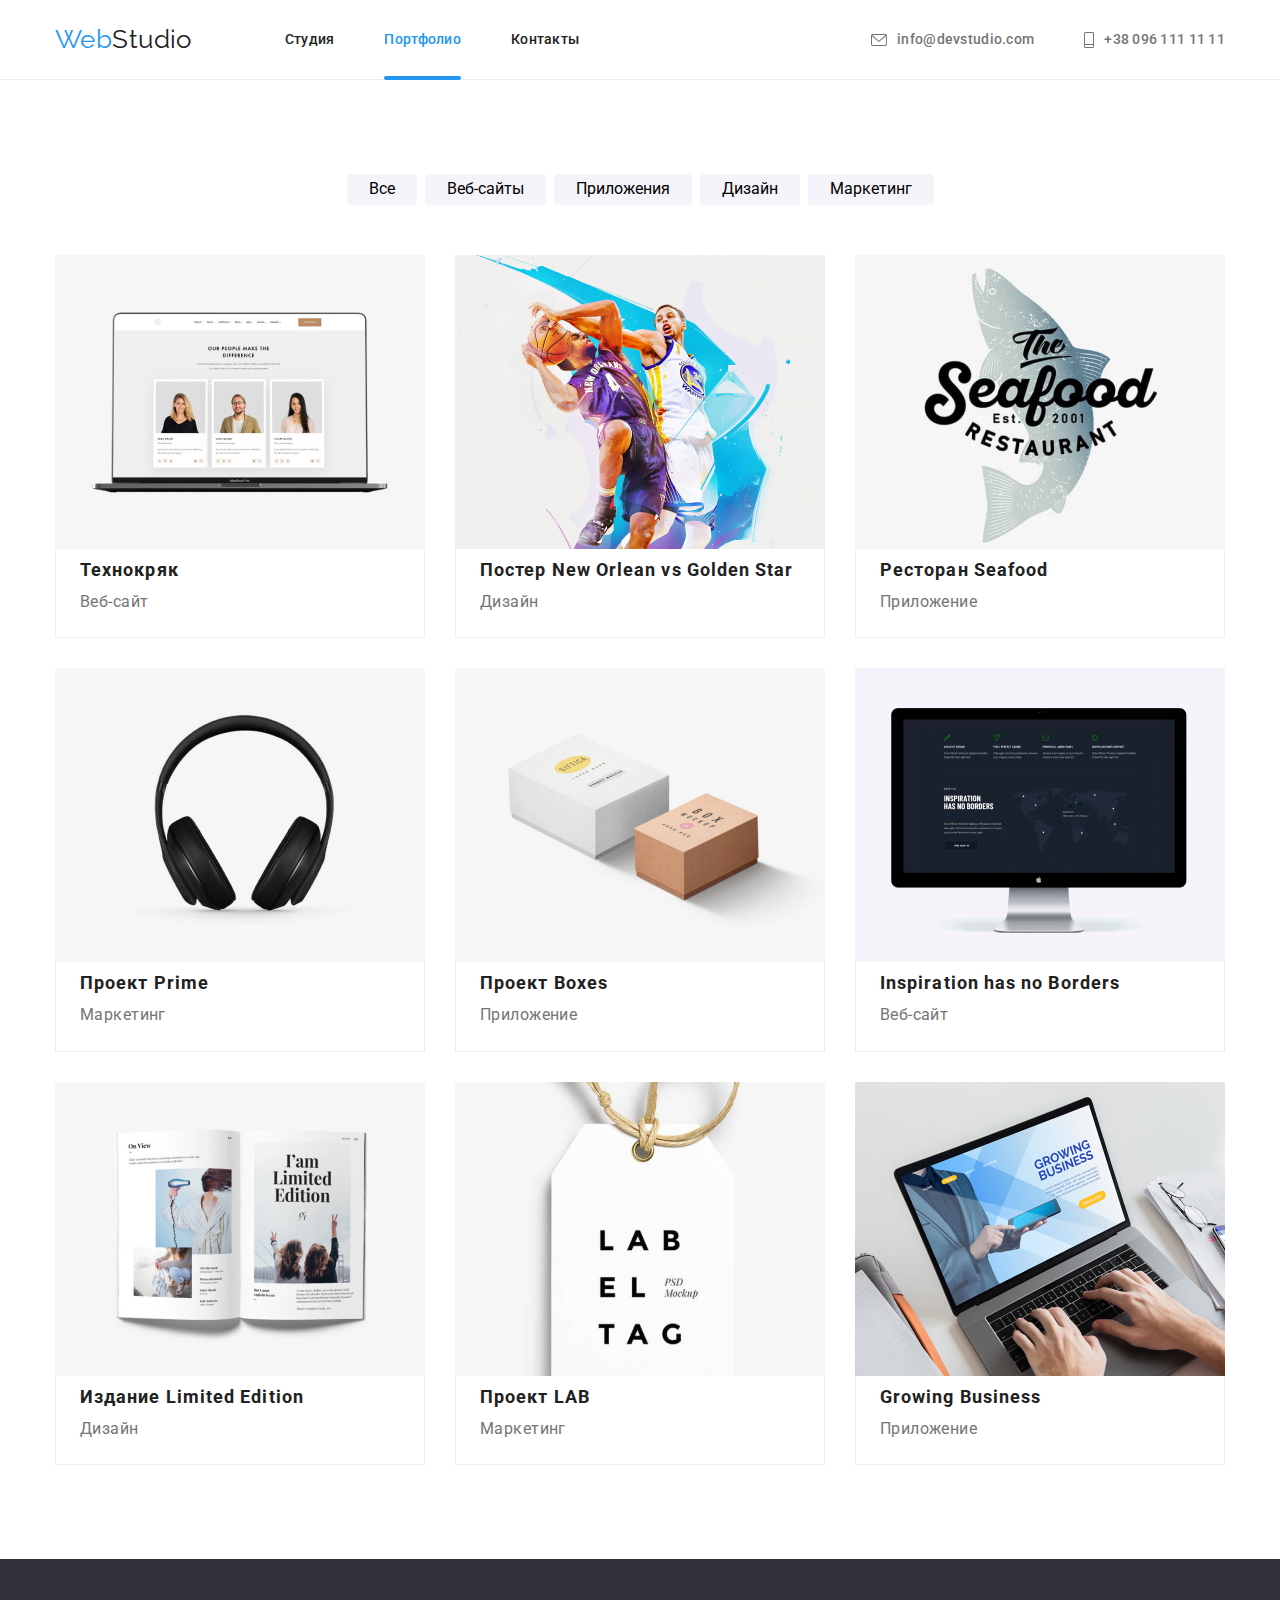
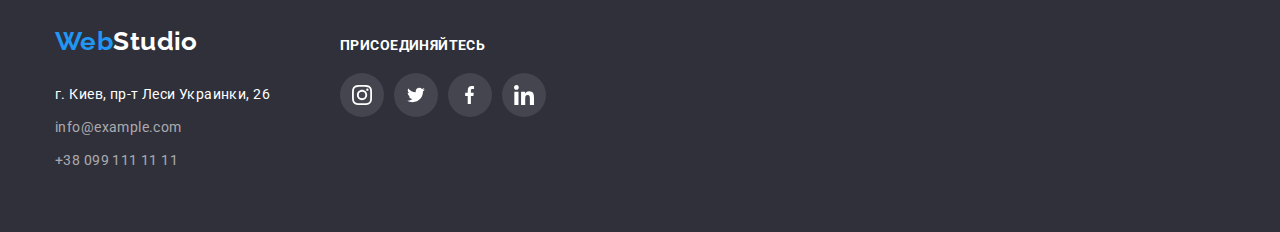
==== portfolio.html @ dcca598a "end" ====
<!DOCTYPE html>
<html lang="ru">

<head>
    <meta charset="UTF-8">
    <meta http-equiv="X-UA-Compatible" content="IE=edge">
    <meta name="viewport" content="width=device-width, initial-scale=1.0">
    <title>Document</title>
        <link rel="stylesheet" href="https://cdnjs.cloudflare.com/ajax/libs/modern-normalize/1.1.0/modern-normalize.min.css">

    <link rel="stylesheet" href="./css/style.css">
    <link
        href="https://fonts.googleapis.com/css2?family=Raleway:wght@700&family=Roboto:wght@400;500;700;900&display=swap"
        rel="stylesheet">
</head>

<body>
    <header class="header-outline">
        <div class="container page-nav">
            <nav class="nav-all">
                <a href="./" class="logo"><span class="logo-span">Web</span>Studio</a>
                <ul class="nav list">
                    <li><a href="./index.html" class="link">Студия</a></li>
                    <li class="nav-studio"><a href="./portfolio.html" class="link current">Портфолио</a></li>
                    <li><a href="" class="link">Контакты</a></li>
                </ul>
            </nav>
            <ul class="nav-auth list">
    
                <li class="item flex">
    
                    <!-- <svg class="icon-mail" > 
                        <use href="./images/icons.svg#icon-mail" class="link"></use>
                    </svg> -->
                    <a href="mailto:info@devstudio.com" class="link">
                        <svg class="icon-mail">
                            <use href="./images/icons.svg#icon-mail"></use>
                        </svg>info@devstudio.com</a>
    
                </li>
                <li class="item flex">
                    <!-- <svg class="icon-tel">
                    <use href="images/icons.svg#icon-tel"></use>
                    </svg> -->
                    <a href="tel:+380961111111" class="link">
                        <svg class="icon-tel">
                            <use href="images/icons.svg#icon-tel"></use>
                        </svg>
                        +38 096 111 11 11</a>
                </li>
            </ul>
        </div>
    
    </header>
    <main>
        <section class="section">
        <div class="container">
        <h3 class="prj-h-title" hidden>Project</h3>
        
            
        <ul class="btn list">
            <li class="item"><button type="button" class="btn-prj">Все</button></li>
            <li class="item"><button type="button" class="btn-prj">Веб-сайты</button></li>
            <li class="item"><button type="button" class="btn-prj">Приложения</button></li>
            <li class="item"><button type="button" class="btn-prj">Дизайн</button></li>
            <li class="item"><button type="button" class="btn-prj">Маркетинг</button></li>
        </ul>
       
        <ul class="prj list">
            <li class="item"><a href="" class="link">
                <div class="portfolio-thumb">
                <img src="./images/img-techo.jpg" alt="Веб сайт" width="370">
                <div class="card"><p>Технокряк это современная площадка распространения коронавируса. Компании используют эту платформу для цифрового
                шпионажа и атак на защищённые сервера конкурентов.</p></div>
                </div>
               <div class="div-hp">
                <h3 class="prj-h-title">Технокряк</h3>
                <p>Веб-сайт</p>
                </div>
              
                </a>
            </li>
            <li class="item"><a href="">
                <div class="portfolio-thumb">
                    <img src="./images/img-new-orlean.jpg" alt="Дизайн сайта" width="370">
                    <div class="card"><p>Технокряк это современная площадка распространения коронавируса. Компании используют эту платформу для цифрового
                    шпионажа и атак на защищённые сервера конкурентов.</p></div>
                </div>
              
                <div class="div-hp">
                <h3 class="prj-h-title">Постер New Orlean vs Golden Star</h3>
                <p>Дизайн</p>
                </div>
                </a>
            </li>
            <li class="item"><a href="">
                <div class="portfolio-thumb">
                    <img src="./images/img-seafood.jpg" alt="Приложения для ресторана" width="370">
                    <div class="card">
                        <p>Технокряк это современная площадка распространения коронавируса. Компании используют эту платформу для цифрового
                        шпионажа и атак на защищённые сервера конкурентов.</p>
                    </div>
                </div>
                
                <div class="div-hp">  
                <h3 class="prj-h-title">Ресторан Seafood</h3>
                <p>Приложение</p>
                </div>
                </a>
            </li>
            <li class="item"><a href="">
                <div class="portfolio-thumb">
                    <img src="./images/img-prime.jpg" alt="Проект маркетинг" width="370">
                    <div class="card">
                        <p>Технокряк это современная площадка распространения коронавируса. Компании используют эту платформу для цифрового
                        шпионажа и атак на защищённые сервера конкурентов.</p>
                    </div>
                </div>
                
                
                <div class="div-hp">
                <h3 class="prj-h-title">Проект Prime</h3>
                <p>Маркетинг</p>
                </div>
                </a>
            </li>
            <li class="item"><a href="">
                <div class="portfolio-thumb">
                    <img src="./images/img-boxes.jpg" alt="Приложения" width="370">
                    <div class="card">
                        <p>Технокряк это современная площадка распространения коронавируса. Компании используют эту платформу для цифрового
                        шпионажа и атак на защищённые сервера конкурентов.</p>
                    </div>
                </div>
                
                <div class="div-hp">
                <h3 class="prj-h-title">Проект Boxes</h3>
                <p>Приложение</p>
                </div>
                </a>
            </li>
            <li class="item"><a href="">
                <div class="portfolio-thumb">
                    <img src="./images/img-inspiration.jpg" alt="Веб сайт" width="370">
                    <div class="card">
                        <p>Технокряк это современная площадка распространения коронавируса. Компании используют эту платформу для цифрового
                        шпионажа и атак на защищённые сервера конкурентов.</p>
                    </div>
                </div>
                
                <div class="div-hp">
                <h3 class="prj-h-title">Inspiration has no Borders</h3>
                <p>Веб-сайт</p>
                </div>
                </a>
            </li>
            <li class="item"><a href="">
                <div class="portfolio-thumb">
                    <img src="./images/img-limited.jpg" alt="Дизайн издания" width="370">
                    <div class="card">
                        <p> Технокряк это современная площадка распространения коронавируса. Компании используют эту платформу для цифрового
                        шпионажа и атак на защищённые сервера конкурентов.</p>
                    </div>
                </div>
                
                <div class="div-hp">
                <h3 class="prj-h-title">Издание Limited Edition</h3>
                <p>Дизайн</p>
                </div>
                </a>
            </li>
            <li class="item"><a href="">
                <div class="portfolio-thumb">
                    <img src="./images/img-lab.jpg" alt="Проект маркетинг" width="370">
                    <div class="card">
                        <p>Технокряк это современная площадка распространения коронавируса. Компании используют эту платформу для цифрового
                        шпионажа и атак на защищённые сервера конкурентов.</p>
                    </div>
                </div>
                
                <div class="div-hp">
                <h3 class="prj-h-title">Проект LAB</h3>
                <p>Маркетинг</p>
                </div>
                </a>
            </li>
            <li class="item"><a href="">
                <div class="portfolio-thumb">
                    <img src="./images/img-growing.jpg" alt="Приложение" width="370">
                    <div class="card">
                        <p>Технокряк это современная площадка распространения коронавируса. Компании используют эту платформу для цифрового
                        шпионажа и атак на защищённые сервера конкурентов.</p>
                    </div>
                </div>
                
                <div class="div-hp">
                <h3 class="prj-h-title">Growing Business</h3>
                <p>Приложение</p>
                </div>
                </a>
            </li>
        </ul>
        </div>
        </section>

    </main>
   
    <footer class="footer">
        <div class="container cfooter">
            <div class="footer-link">
                <a href="./" class="logo-footer"><span class="logo-span">Web</span>Studio</a>
                <address>
                    <ul class="footer-ul list">
                        <li><a href="https://goo.gl/maps/Bfg26Rv25KaWE5JLA" class="footer-address ">г. Киев, пр-т Леси
                                Украинки, 26</a></li>
                        <li><a href="mailto:info@example.com" class="footer-email">info@example.com</a></li>
                        <li><a href="tel:+380991111111" class="footer-tel">+38 099 111 11 11</a></li>
                    </ul>
                </address>
            </div>
            <div class="icon-footer">
                <p class="footer-icon-title">присоединяйтесь</p>
    
                <ul class="action list">
                    <li class="action-li"><button class="icon-button icon-grey">
                            <svg class="icon-team-inst" width="20px" height="20">
                                <use href="./images/icons.svg#icon-inst"></use>
                            </svg>
                        </button></li>
                    <li class="action-li"><button class="icon-button icon-grey">
                            <svg class="icon-team-twit" width="20" height="16">
                                <use href="./images/icons.svg#icon-twit"></use>
                            </svg>
                        </button></li>
                    <li class="action-li"><button class="icon-button icon-grey">
                            <svg class="icon-team-fb" width="10" height="20">
                                <use href="./images/icons.svg#icon-fb"></use>
                            </svg>
                        </button></li>
                    <li class="action-li"><button class="icon-button icon-grey">
                            <svg class="icon-team-in" width="20" height="20">
                                <use href="./images/icons.svg#icon-linkedin"></use>
                            </svg>
                        </button></li>
                </ul>
    
            </div>
        </div>
    
    
    
    </footer>
    
    </body>
    
    </html>
---- css/style.css ----
:root {
  transition: transform 250ms cubic-bezier(0.4, 0, 0.2, 1),
    opacity 250ms cubic-bezier(0.4, 0, 0.2, 1);
  --main-text-color: #212121;
  --second--text-color: #757575;
  --main-bcg-color: #ffffff;
  --main-herofooter-color: #2f303a;
  --secondary-bcg-color: #f5f4fa;
  --acent-color: #2196f3;
  --white-color: #ffffff;
  --btn-bcg-color: #f5f4fa;
  --brd-color: #ececec;
  --icon-bck: #afb1b8;
}

body {
  color: var(--main-text-color);
  font-family: roboto, sans-serif;
  background-color: var(--white-color);
  font-size: 14px;
  letter-spacing: 0.03em;
}
h1,
h2,
h3 {
  margin: 0;
}
img {
  display: block;
  max-width: 100%;
}

/* Backdrop and modal */

.backdrop {
  outline: 1px solid green;
  position: fixed;
  top: 0;
  left: 0;

  background-color: rgba(0, 0, 0, 0.2);

  height: 100%;
  width: 100%;
}

.backdrop.is-hidden {
  opacity: 0;
  pointer-events: none;
  visibility: hidden;
}

.backdrop.is-hidden .modal {
  position: absolute;
  top: 50%;
  left: 50%;
  transform: translate(-50%, -50%) scale(0.5);
}

.modal {
  position: absolute;
  top: 50%;
  left: 50%;
  transform: translate(-50%, -50%) scale(1);
  height: 581px;
  width: 528px;

  background-color: var(--white-color);
  box-shadow: 0px 1px 3px rgba(0, 0, 0, 0.12), 0px 1px 1px rgba(0, 0, 0, 0.14),
    0px 2px 1px rgba(0, 0, 0, 0.2);
  border-radius: 4px;

  transition: transform 250ms linear;
  padding-top: 40px;
  padding-bottom: 40px;
}

.modal-btn {
  position: absolute;
  top: 0;
  right: 0;
  transform: translate(-8px, 8px);

  display: flex;
  justify-content: center;
  align-items: center;
  width: 30px;
  height: 30px;
  border-radius: 50%;
  background: var(--white-color);
  border: 1px solid rgba(0, 0, 0, 0.1);
}

.modal-btn:hover,
.modal-btn:focus {
  fill: var(--acent-color);
}

/* Modal form */

.form-modal {
  width: 448px;
  margin-right: auto;
  margin-left: auto;
}

.form-modal-p {
  margin: 0;
  /* outline: 1px solid red; */
  text-align: center;

  font-weight: 700;
  font-size: 20px;
  line-height: 1.1;
  letter-spacing: 0.03em;
  margin-bottom: 12px;
}

.lable-modal {
  /* outline: 1px solid green; */

  display: flex;
  flex-direction: column;

  width: 100%;

  font-size: 12px;
  line-height: 1.1;

  letter-spacing: 0.01em;

  color: var(--second--text-color);

  transition: fill 250ms cubic-bezier(0.4, 0, 0.2, 1);
}

.input-modal {
  /* outline: 1px solid red; */
  width: 100%;
  display: block;
  height: 40px;
  border: 1px solid rgba(33, 33, 33, 0.2);
  border-radius: 4px;
  padding-left: 41px;
  transition: border-color 250ms cubic-bezier(0.4, 0, 0.2, 1);
}

.modal-position-form {
  position: relative;
  margin-top: 4px;

  /* outline: 1px solid red; */
}

.icon-modal {
  /* outline: 1px solid green; */
  position: absolute;
  top: 50%;
  left: 15px;
  transform: translateY(-50%);
}

.lable-modal + .lable-modal {
  margin-top: 10px;
}

.modal-textarea {
  width: 448px;
  height: 120px;
  resize: none;
  border: 1px solid rgba(33, 33, 33, 0.2);
  border-radius: 4px;
  padding: 12px 16px;
}
.check-lable {
  display: flex;
  align-items: center;
  margin-top: 20px;
}

.check {
  appearance: none;
  position: absolute;
}
.check-icon {
  display: inline-block;
  width: 16px;
  height: 15px;
  border-radius: 4px;
  border: 2px solid #2a2a2a;
  margin-right: 8px;
}

.check:checked + .check-icon {
  border-color: var(--acent-color);
  background-color: var(--acent-color);
  background-image: url(../images/checkbox.svg);
  background-size: contain;
  /* background-origin: border-box; */

  background-repeat: no-repeat;
  background-position: center;
}

.accept {
  margin-left: 7px;
  color: var(--acent-color);
}

.input-modal:focus + .icon-modal {
  fill: var(--acent-color);
}

.input-modal:focus {
  outline: none;
  border-color: var(--acent-color);
}

.btn-submit {
  display: block;
  height: 50px;
  width: 200px;
  border: none;
  padding-top: 10px;
  padding-bottom: 10px;
  margin-left: auto;
  margin-right: auto;

  margin-bottom: 40px;
  margin-top: 30px;
  box-shadow: 0px 4px 4px rgba(0, 0, 0, 0.15);
  border-radius: 4px;
  background-color: var(--acent-color);

  font-weight: bold;
  font-size: 16px;
  line-height: 1.9;

  text-align: center;
  letter-spacing: 0.06em;

  color: var(--white-color);
}

.modal-textarea:focus {
  outline: none;
  border-color: var(--acent-color);
}
.header-outline {
  /* outline: solid 1px tomato; */
  border-bottom: solid 1px var(--brd-color);
}
.container {
  /* outline: 1px solid red; */
  width: 1200px;
  padding-left: 15px;
  padding-right: 15px;
  margin-left: auto;
  margin-right: auto;
}
.container.container.page-nav {
  /* border-bottom: solid 1px var(--brd-color); */
}

.list {
  list-style: none;
  padding: 0;
  margin: 0;
}

/* Section - feature */
.section {
  padding-top: 94px;
  padding-bottom: 94px;
}

/* .padding {
  /* outline: solid tomato 2px; */
/* padding-top: 94px;
  padding-bottom: 94px; */
/* } */

.padding-hero {
  padding-top: 200px;
  padding-bottom: 200px;
}

.padding-what {
  padding-top: 0px;
}

.padding-h2pteam {
  padding-top: 30px;
  padding-bottom: 30px;
  background-color: var(--white-color);
  box-shadow: 0px 1px 3px rgba(0, 0, 0, 0.12), 0px 1px 1px rgba(0, 0, 0, 0.14),
    0px 2px 1px rgba(0, 0, 0, 0.2);
  border-radius: 0px 0px 4px 4px;
}
/* header */
.link {
  text-decoration: none;
  color: var(--main-text-color);
}
.logo {
  font-family: raleway, sans-serif;
  color: var(--main-text-color);
  font-size: 26px;
  line-height: 1.2;

  text-decoration: none;
}
.logo-span {
  font-family: raleway, sans-serif;
  color: var(--acent-color);
  font-size: 26px;
  line-height: 1.2;
}
.nav .link {
  display: block;
  padding-top: 32px;
  padding-bottom: 32px;

  font-weight: 500;
  line-height: 1.1;
  letter-spacing: 0.02em;

  transition: color 250ms cubic-bezier(0.4, 0, 0.2, 1);
}
.nav .link.current {
  color: var(--acent-color);
}

/* Blue line current */
.nav-studio {
  position: relative;
  /* outline: 1px solid red; */
}

.nav .link.current::after {
  position: absolute;
  left: 0;
  bottom: 0;
  transform: translate(-0%, 1px);

  content: '';
  background-color: var(--acent-color);
  width: 100%;
  height: 4px;
  border-radius: 2px;
}
.nav .link:hover,
.nav .link:focus {
  color: var(--acent-color);
}

.nav-auth .link {
  display: flex;
  align-items: center;
  /* outline: 1px solid green; */
  color: var(--second--text-color);
  font-weight: 500;
  line-height: 1.1;
  letter-spacing: 0.02em;
  fill: var(--second--text-color);

  transition: color 250ms cubic-bezier(0.4, 0, 0.2, 1), fill 250ms cubic-bezier(0.4, 0, 0.2, 1);
}

/* .test:hover {
  outline: 1px solid red;
  color: var(--acent-color);
  fill: var(--second--text-color);
} */

/* Nav auth icon */
.item.flex {
  display: flex;
  align-items: center;
}

/* .item {
  color: var(--acent-color);
} */

.icon-mail {
  --color: currentColor;
  height: 12px;
  width: 16px;
  margin-right: 10px;
  /* fill: var(--second--text-color); */
}
.icon-mail:hover,
.icon-mail:focus {
  fill: var(--acent-color);
}

.icon-tel {
  width: 10px;
  height: 16px;
  margin-right: 10px;
  /* fill: var(--second--text-color); */
}

.nav-auth .link:hover,
.nav-auth .link:focus {
  color: var(--acent-color);
  fill: var(--acent-color);
}

/* Header-flex */

.nav {
  display: flex;
  margin-left: 93px;
}
.nav li {
  /* outline: tomato solid 2px; */
  margin-right: 50px;
}
.nav li:last-child {
  margin-right: 0px;
}

.nav-auth {
  display: flex;
  margin-left: auto;
}

.nav-auth .item + .item {
  margin-left: 50px;
}
.nav-all {
  display: flex;
  align-items: center;
}

.container.page-nav {
  display: flex;
  align-items: center;
}

/* hero */
.hero {
  max-width: 1600px;
  height: 600px;
  margin-left: auto;
  margin-right: auto;
  background-image: linear-gradient(to right, rgba(47, 48, 58, 0.4), rgba(47, 48, 58, 0.4)),
    url(../images/overlay.jpg);
  background-color: var(--main-herofooter-color);
  text-align: center;
}

.hero-title {
  /* outline: tomato solid 2px; */
  width: 696px;
  color: var(--white-color);
  margin: 0 auto;
  margin-bottom: 30px;
  font-weight: 900;
  font-size: 44px;
  line-height: 1.4;
  text-align: center;
  letter-spacing: 0.06em;
  text-transform: uppercase;
}
.hero-button {
  color: var(--white-color);
  background-color: var(--acent-color);
  font-weight: 700;
  font-size: 16px;
  line-height: 1.9;
  letter-spacing: 0.06em;
  cursor: pointer;
  padding: 10px 32px;
  border: none;
  border-radius: 4px;
}

/* Feature */
.feature-list {
  display: flex;
  flex-wrap: wrap;
  justify-content: center;
}

.feature-list .item {
  width: 270px;
  /* margin-right: 30px; */
}

/* .feature-list .item:last-child {
  margin-right: 0px;
} */
.feature-list .item + .item {
  margin-left: 30px;
}

.feature-list .title {
  line-height: 1.7;
  text-transform: uppercase;
}
.feature-list p {
  color: var(--second--text-color);
  line-height: 1.7;
  margin-top: 10px;
  margin-bottom: 0px;
}

/* Icon Feature */
.icon-bcg-feature {
  width: 270px;
  height: 120px;
  background-color: var(--secondary-bcg-color);
  border-radius: 4px;
}
.icon-feature {
  width: 65px;
  height: 70px;
  margin: 25px 102px;
}

.hfeature {
  margin-top: 30px;
}

/* section what we do */
.section .what-title {
  font-weight: 700;
  font-size: 36px;
  line-height: 1.7;
  text-align: center;
}

.what-list {
  display: flex;
  justify-content: center;
  margin-top: 50px;
}

.what-list .item + .item {
  margin-left: 30px;
}

/* what we do transparent box */

.item.transparent {
  position: relative;
}

.transparent-box {
  position: absolute;
  left: 0;
  bottom: 0;
  /* outline: 1px solid red; */
  background: rgba(47, 48, 58, 0.8);

  width: 100%;
  height: 70px;

  font-size: 14px;
  font-weight: 700;
  line-height: 1.1;
  text-align: center;
  letter-spacing: 0.03em;
  text-transform: uppercase;
  color: var(--white-color);
}

.transparent-box p {
  margin: 0;
  padding-top: 27px;
  padding-bottom: 27px;
}

/* section team */
.section-team {
  background-color: var(--secondary-bcg-color);
}
.section-team .team-title {
  font-weight: 700;
  font-size: 36px;
  line-height: 1.7;
  text-align: center;
}
.section-team .team-name {
  font-weight: 500;
  font-size: 16px;
  line-height: 1.2;
  text-align: center;
}

.section-team .team-spec {
  font-size: 16px;
  color: var(--second--text-color);
  line-height: 1.2;
  text-align: center;
  margin-top: 10px;
  margin-bottom: 0px;
}

.ul-team {
  display: flex;
  margin-top: 50px;
  justify-content: center;
}

.ul-team .item + .item {
  margin-left: 30px;
}

/* Icon team */
.action {
  display: flex;
  align-items: center;
}
/* .action-li {
  display: flex;
  align-items: center;
} */

.icon-button {
  display: flex;
  align-items: center;
  justify-content: center;
  width: 44px;
  height: 44px;
  border: none;
  padding: 0;
  background-color: var(--main-bcg-color);
  border-radius: 50%;

  transition: fill 250ms cubic-bezier(0.4, 0, 0.2, 1),
    background-color 250ms cubic-bezier(0.4, 0, 0.2, 1);
}

.icon-button:hover,
.icon-button:focus {
  background-color: var(--acent-color);
  fill: var(--main-bcg-color);
}
.action-li + .action-li {
  margin-left: 10px;
}

.icon-team-container {
  /* outline: 1px solid red; */
  display: flex;
  align-items: center;
  margin-left: 32px;
  margin-right: 32px;
  margin-top: 16px;
  fill: var(--icon-bck);
}

/* Our client */
.client-h {
  font-weight: 700;
  font-size: 36px;
  line-height: 1.2;
  text-align: center;
  letter-spacing: 0.03em;
}

.client-list {
  display: flex;
}

.link-client {
  display: flex;
  align-items: center;
  justify-content: center;
  width: 170px;
  height: 92px;
  border: 1px solid #afb1b8;
  border-radius: 4px;

  transition: fill 250ms cubic-bezier(0.4, 0, 0.2, 1), border 250ms cubic-bezier(0.4, 0, 0.2, 1);
}

.link-client:hover,
.link-client:focus {
  fill: var(--acent-color);
  border: 1px solid var(--acent-color);
}

.client-icon + .client-icon {
  margin-left: 30px;
}

.client {
  /* outline: 1px solid green; */
  margin-left: auto;
  margin-right: auto;
  margin-top: 50px;
}

.link-client {
  fill: var(--icon-bck);
}

/* section footer */
.footer {
  background-color: var(--main-herofooter-color);
  padding-top: 60px;
  padding-bottom: 60px;
}
.logo-footer {
  /* outline: solid tomato 2px; */
  color: var(--white-color);
  font-size: 26px;
  font-family: raleway, sans-serif;
  font-weight: 700;
  line-height: 1.7;

  text-decoration: none;
}
.footer-ul {
  /* outline: tomato solid 2px; */
  margin-top: 20px;
  font-size: 14px;
  font-style: normal;
}

.footer-ul li {
  margin-bottom: 9px;
}
.footer-ul li:last-child {
  margin-bottom: 0px;
}
.footer-address {
  color: var(--white-color);
  line-height: 1.7;
  text-decoration: none;

  transition: color 250ms cubic-bezier(0.4, 0, 0.2, 1);
}
.footer-address:hover,
.footer-address:focus {
  color: var(--acent-color);
}
.footer-email {
  color: rgba(255, 255, 255, 0.6);
  line-height: 1.7;
  text-decoration: none;

  transition: color 250ms cubic-bezier(0.4, 0, 0.2, 1);
}
.footer-email:hover,
.footer-email:focus {
  color: var(--acent-color);
}

.footer-tel {
  color: rgba(255, 255, 255, 0.6);
  line-height: 1.7;
  text-decoration: none;

  transition: color 250ms cubic-bezier(0.4, 0, 0.2, 1);
}
.footer-tel:hover,
.footer-tel:focus {
  color: var(--acent-color);
}

/* footer icon */
.footer-icon-title {
  font-weight: 700;
  font-size: 14px;
  line-height: 1.1;
  letter-spacing: 0.03em;
  text-transform: uppercase;
  color: var(--white-color);
}

.icon-grey {
  background-color: rgba(255, 255, 255, 0.1);
}

.icon-footer {
  fill: var(--white-color);
  margin-left: 70px;
  /* margin-top: 12px; */
}

.icon-footer .footer-icon-title {
  margin-bottom: 20px;
}

.container.cfooter {
  display: flex;
  align-items: baseline;
}

/* footer signaure */

.signature {
  display: flex;
  color: var(--white-color);
  margin-left: 93px;
  align-items: flex-end;
}

.lable-sign {
  width: 358px;

  font-weight: 700;
  font-size: 14px;
  line-height: 1.1;
  letter-spacing: 0.03em;
  text-transform: uppercase;
}

.input-sign {
  margin-top: 20px;
  padding-left: 16px;
  padding-top: 15px;
  padding-bottom: 15px;
  width: 100%;

  border: 1px solid rgba(255, 255, 255, 0.3);
  border-radius: 4px;
  background-color: var(--main-herofooter-color);

  font-size: 16px;
  line-height: 1.2;
  letter-spacing: 0.03em;
  color: rgba(255, 255, 255, 0.6);
}

.input-sign::placeholder {
  font-size: 16px;
  line-height: 1.2;
  letter-spacing: 0.03em;
  color: rgba(255, 255, 255, 0.6);
}

.button-sign {
  /* outline: 1px solid red; */
  display: flex;
  align-items: center;
  justify-content: center;

  width: 200px;
  height: 50px;
  text-transform: capitalize;
  margin-left: 12px;

  font-weight: 700;
  font-size: 16px;
  line-height: 1.9;

  text-align: center;
  letter-spacing: 0.06em;

  color: var(--white-color);

  box-shadow: 0px 4px 4px rgba(0, 0, 0, 0.15);
  border-radius: 4px;
  border: none;
  background-color: var(--acent-color);
}

.icon-sign {
  margin-left: 10px;
  fill: var(--white-color);
}

/* porfolio section button */
.section-project {
  padding-top: 94px;
  padding-bottom: 94px;
}

.btn {
  /* outline: tomato solid 2px; */
  display: flex;
  justify-content: center;

  font-size: 16px;
  line-height: 1.6;
  font-weight: 500;
  text-align: center;
  cursor: pointer;
}
.btn .btn-prj {
  padding: 6px 22px;
  border: none;
  border-radius: 4px;
}

.btn .item + .item {
  margin-left: 8px;
}
.prj {
  display: flex;
  flex-wrap: wrap;
  margin-top: 50px;
}
.prj .item {
  width: calc((100% - 60px) / 3);
  margin-right: 30px;
  margin-top: 30px;
}

.prj .item:nth-child(3n) {
  margin-right: 0;
}

.prj .item:nth-child(-n + 3) {
  margin-top: 0;
}

.btn-prj {
  background-color: var(--btn-bcg-color);

  transition: box-shadow 250ms cubic-bezier(0.4, 0, 0.2, 1),
    background-color 250ms cubic-bezier(0.4, 0, 0.2, 1), color 250ms cubic-bezier(0.4, 0, 0.2, 1);
}
.btn-prj:hover,
.btn-prj:focus {
  color: var(--main-bcg-color);
  background-color: var(--acent-color);
  box-shadow: 0px 3px 1px rgba(0, 0, 0, 0.1), 0px 1px 2px rgba(0, 0, 0, 0.08),
    0px 2px 2px rgba(0, 0, 0, 0.12);
}

.prj a {
  text-decoration: none;
  display: block;

  transition: box-shadow 250ms cubic-bezier(0.4, 0, 0.2, 1);
}

.prj a:hover,
.prj a:focus {
  box-shadow: 0px 1px 1px rgba(0, 0, 0, 0.12), 0px 4px 4px rgba(0, 0, 0, 0.06),
    1px 4px 6px rgba(0, 0, 0, 0.16);
}

.prj-h-title {
  font-weight: 700;
  font-size: 18px;
  line-height: 2px;
  letter-spacing: 0.06em;
  color: var(--main-text-color);
  margin-bottom: 4px;
}

.prj p {
  font-size: 16px;
  line-height: 1.9;
  color: var(--second--text-color);

  margin-bottom: 0;
}

.div-hp {
  /* outline: 2px solid green; */
  padding-top: 20px;
  padding-bottom: 20px;
  padding-left: 24px;
  padding-right: 24px;
  border-right: 1px solid #eeeeee;
  border-bottom: 1px solid #eeeeee;
  border-left: 1px solid #eeeeee;
}

/* portfolio translation */

.portfolio-thumb {
  position: relative;
  overflow: hidden;
}

.card {
  position: absolute;
  top: 0;
  left: 0;
  height: 100%;
  width: 100%;
  background-color: rgba(33, 150, 243, 0.9);
  opacity: 0;

  transform: translateY(100%);
  transition: transform 250ms cubic-bezier(0.4, 0, 0.2, 1),
    opacity 250ms cubic-bezier(0.4, 0, 0.2, 1);
}

.card p {
  margin: 0;
  font-size: 18px;
  line-height: 1.6;
  letter-spacing: 0.03em;
  color: #ffffff;
  padding: 63px 24px;
}

.item:hover .card,
.item:focus .card {
  transform: translateY(0);
  opacity: 1;
}

/* основной цвет текста #212121  */
/* вторичный цвет  #757575 */
/* цвет основоной #FFFFFF */
/* цвет  герой и футер #2F303A */
/* цвет белый #FFFFFF */
/* цвет акцент #2196F3 */
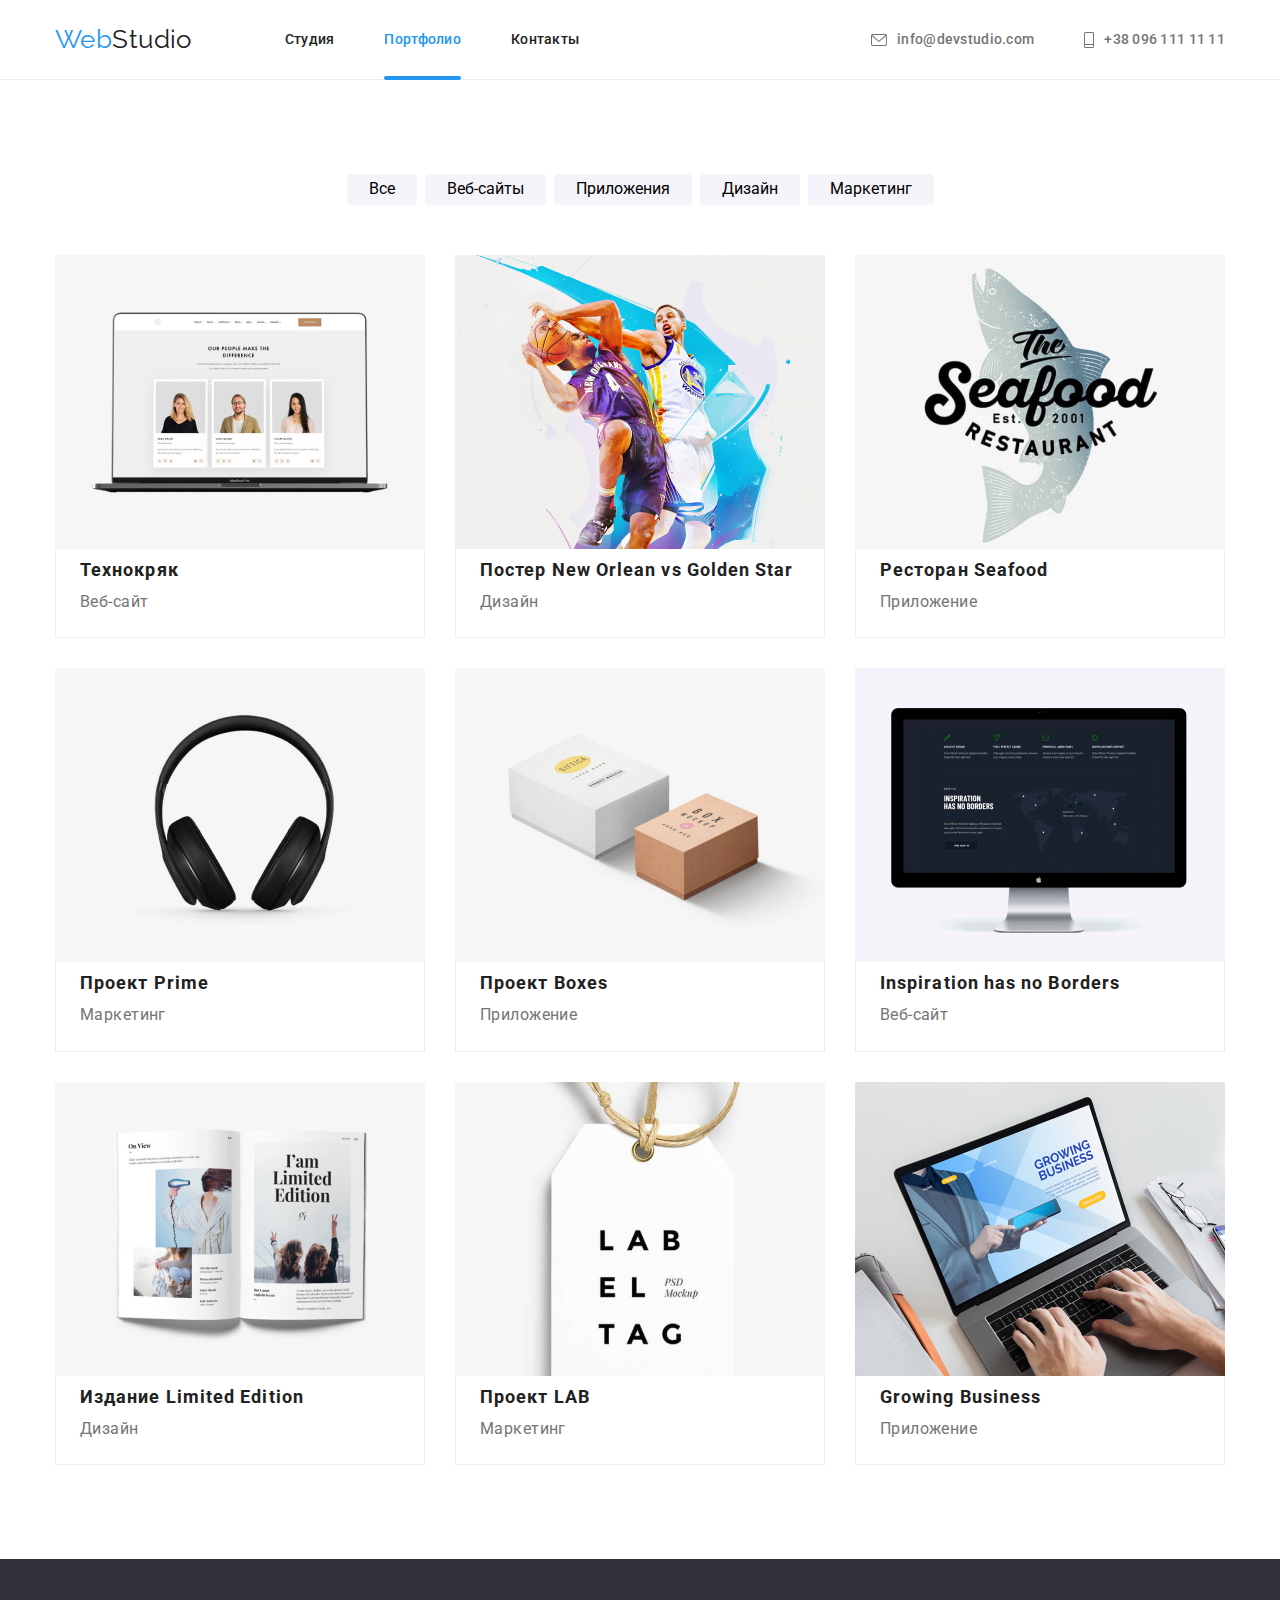
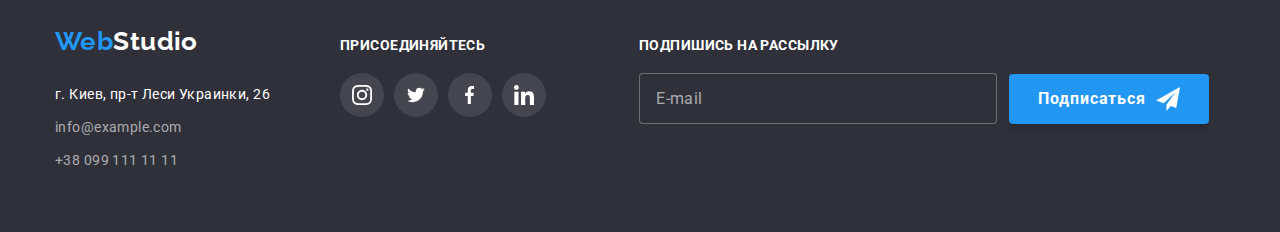
==== commit 29876ab7: "Update portfolio.html" ====
--- a/portfolio.html
+++ b/portfolio.html
@@ -245,6 +245,17 @@
                 </ul>
     
             </div>
+            <form class="signature">
+            
+                <label class="lable-sign">подпишись на рассылку
+                    <input type="email" name="email" class="input-sign" placeholder="E-mail">
+                </label>
+                <button class="button-sign">подписаться
+                    <svg class="icon-sign" width="24" height="24">
+                        <use href="./images/icons.svg#icon-modal-send"></use>
+                    </svg>
+                </button>
+            </form>
         </div>
     
     
